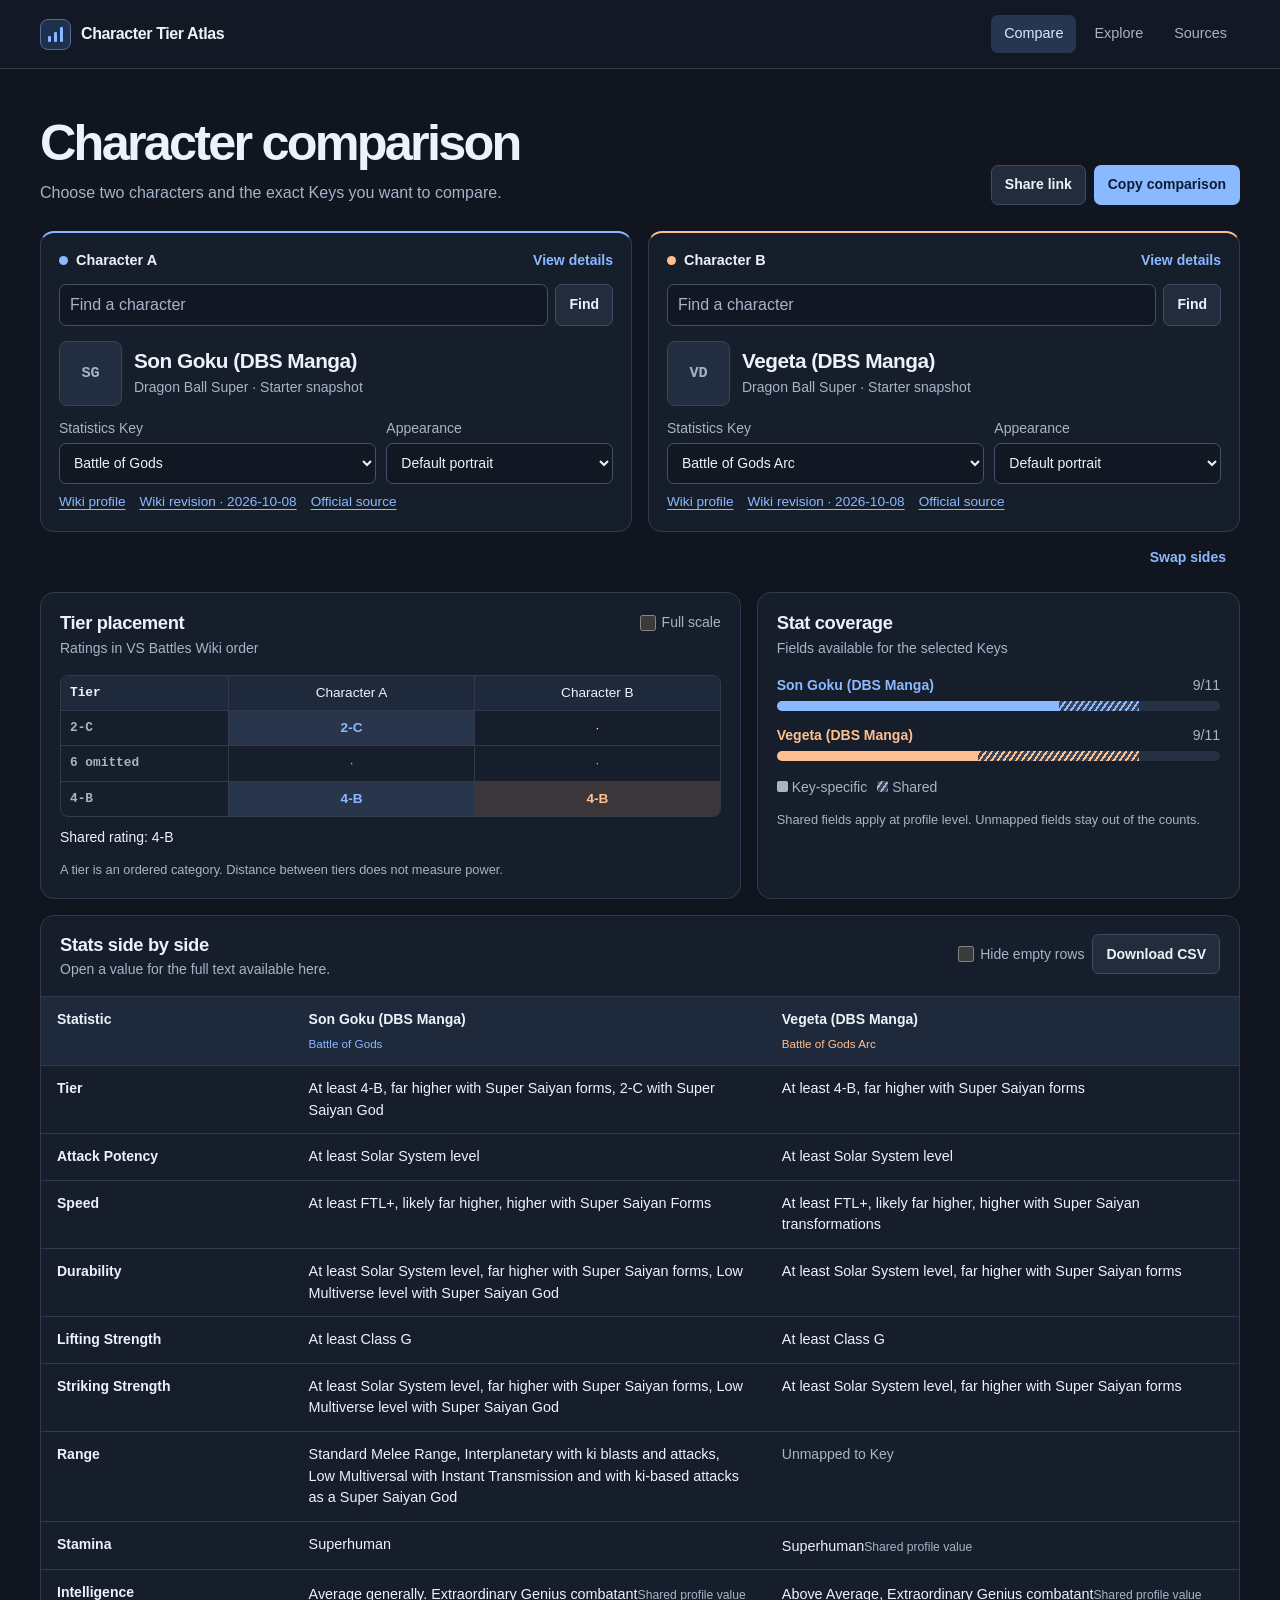
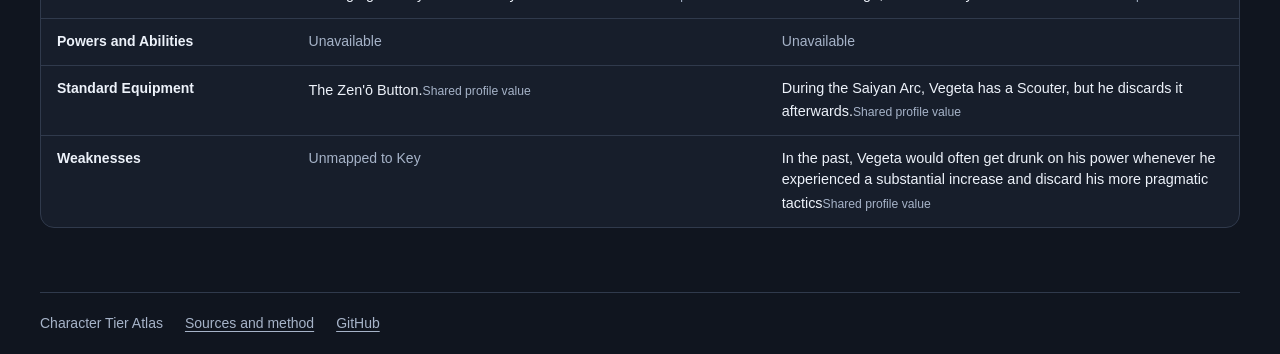
==== index.html @ e76c4cdb "Build Character Tier Atlas comparison site" ====
<!doctype html>
<html lang="en">
<head>
  <meta charset="utf-8">
  <meta name="viewport" content="width=device-width, initial-scale=1">
  <meta name="description" content="Compare exact character versions, read their stats, and trace their ratings to the source.">
  <meta name="theme-color" content="#10151f">
  <title>Character Tier Atlas</title>
  <link rel="stylesheet" href="./src/styles.css">
  <script type="module" src="./src/app.mjs"></script>
</head>
<body>
  <header class="masthead">
    <div class="frame header-inner">
      <a class="brand" href="#compare"><span class="brand-mark" aria-hidden="true"><i></i><i></i><i></i></span>Character Tier Atlas</a>
      <nav aria-label="Main navigation">
        <a href="#compare" data-nav="compare">Compare</a>
        <a href="#explore" data-nav="explore">Explore</a>
        <a href="#sources" data-nav="sources">Sources</a>
      </nav>
    </div>
  </header>
  <main class="frame main">
    <section id="compareView" aria-labelledby="compareTitle">
      <div class="page-heading">
        <div><h1 id="compareTitle">Character comparison</h1><p>Choose two characters and the exact Keys you want to compare.</p></div>
        <div class="actions">
          <button class="button secondary" type="button" id="share">Share link</button>
          <button class="button primary" type="button" id="copyMatch">Copy comparison</button>
        </div>
      </div>
      <div class="selection-grid">
        <section class="panel selection side-a" aria-labelledby="leftLabel">
          <div class="selection-head"><h2 id="leftLabel"><span class="series-dot"></span>Character A</h2><a id="leftDetail" href="#explore" class="quiet-link">View details</a></div>
          <form class="character-search" id="leftSearch" role="search">
            <label class="sr-only" for="leftQuery">Find character A</label>
            <input id="leftQuery" type="search" autocomplete="off" placeholder="Find a character">
            <button type="submit" class="button secondary">Find</button>
            <div id="leftResults" class="search-results" hidden></div>
          </form>
          <div id="leftCard" class="selection-body"></div>
        </section>
        <section class="panel selection side-b" aria-labelledby="rightLabel">
          <div class="selection-head"><h2 id="rightLabel"><span class="series-dot"></span>Character B</h2><a id="rightDetail" href="#explore" class="quiet-link">View details</a></div>
          <form class="character-search" id="rightSearch" role="search">
            <label class="sr-only" for="rightQuery">Find character B</label>
            <input id="rightQuery" type="search" autocomplete="off" placeholder="Find a character">
            <button type="submit" class="button secondary">Find</button>
            <div id="rightResults" class="search-results" hidden></div>
          </form>
          <div id="rightCard" class="selection-body"></div>
        </section>
      </div>
      <div class="selection-toolbar">
        <p id="compareNotice" class="notice" role="status"></p>
        <button type="button" class="button text-button" id="swap">Swap sides</button>
      </div>
      <textarea id="compareManual" class="manual" rows="2" aria-label="Selection to copy" readonly hidden></textarea>
      <div class="analysis-grid">
        <section class="panel analysis-panel" aria-labelledby="tierTitle">
          <div class="panel-heading"><div><h2 id="tierTitle">Tier placement</h2><p>Ratings in VS Battles Wiki order</p></div><label class="check"><input id="showScale" type="checkbox"> Full scale</label></div>
          <div id="tierChart"></div>
          <p id="tierRelationship" class="tier-relationship"></p>
          <p class="chart-note">A tier is an ordered category. Distance between tiers does not measure power.</p>
        </section>
        <section class="panel analysis-panel" aria-labelledby="coverageTitle">
          <div class="panel-heading"><div><h2 id="coverageTitle">Stat coverage</h2><p>Fields available for the selected Keys</p></div></div>
          <div id="coverageChart"></div>
          <p class="chart-note">Shared fields apply at profile level. Unmapped fields stay out of the counts.</p>
        </section>
      </div>
      <section class="panel stats-panel" aria-labelledby="statsTitle">
        <div class="panel-heading"><div><h2 id="statsTitle">Stats side by side</h2><p>Open a value for the full text available here.</p></div><div class="actions"><label class="check"><input id="hideMissing" type="checkbox"> Hide empty rows</label><button id="exportCsv" class="button secondary" type="button">Download CSV</button></div></div>
        <div id="statsTable"></div>
      </section>
    </section>
    <section id="exploreView" aria-labelledby="exploreTitle" hidden>
      <div class="page-heading"><div><h1 id="exploreTitle">Explore characters</h1><p>Search the wiki or look through the profiles in your library.</p></div></div>
      <form id="exploreSearch" class="explore-search" role="search">
        <label for="exploreQuery" class="sr-only">Search characters</label><input id="exploreQuery" type="search" placeholder="Character or franchise" autocomplete="off">
        <button type="submit" class="button primary">Search wiki</button>
      </form>
      <div class="explore-tools">
        <details class="panel filters">
          <summary>Filter library by Key</summary>
          <form id="filterRules">
            <label class="field">Match <select id="filterCombine"><option value="all">All rules (AND)</option><option value="any">Any rule (OR)</option></select></label>
            <div id="rules"></div>
            <div class="actions"><button type="button" class="button secondary" id="addRule">Add rule</button><button type="button" class="button text-button" id="clearRules">Clear rules</button></div>
          </form>
        </details>
        <div class="actions library-actions"><button class="button secondary" type="button" id="importButton">Import backup</button><button class="button text-button" type="button" id="exportLibrary">Export library</button><input type="file" id="importFile" accept="application/json,.json" hidden></div>
      </div>
      <p id="exploreNotice" class="notice" role="status"></p>
      <div id="catalog" class="catalog"></div>
      <div id="catalogPaging" class="actions paging" hidden><button class="button secondary" type="button" id="showMore">Show more</button></div>
    </section>
    <section id="detailView" aria-labelledby="detailTitle" hidden>
      <a href="#explore" class="quiet-link">Back to Explore</a>
      <div id="detailContent"></div>
      <p class="notice" id="detailNotice" role="status"></p>
      <textarea class="manual" id="detailManual" rows="2" aria-label="Selection to copy" readonly hidden></textarea>
    </section>
    <section id="sourcesView" aria-labelledby="sourcesTitle" hidden>
      <div class="page-heading"><div><h1 id="sourcesTitle">Sources and method</h1><p>Check the evidence behind a rating and how Atlas maps it to a Key.</p></div></div>
      <div class="source-grid">
        <article class="panel prose"><h2>VS Battles Wiki</h2><p>Atlas uses its character profiles and tier system. Compare shows the wiki revision when available. Starter profiles contain excerpts. Refresh a profile for the latest text the API exposes.</p><a href="https://vsbattles.fandom.com/wiki/Tiering_System">Read the tier definitions</a><a href="https://vsbattles.fandom.com/wiki/Standard_Format_for_Character_Profiles">Read the profile standard</a><a href="https://creativecommons.org/licenses/by-sa/3.0/">Wiki text license (CC BY-SA 3.0)</a></article>
        <article class="panel prose"><h2>Canon evidence</h2><p>Original works and publisher material can establish what happened in a specific continuity. Atlas links to selected official sources where available.</p><a href="https://en.dragon-ball-official.com/news/01_1574.html">Dragon Ball official manga recap</a><a href="https://www.marvel.com/characters/spider-man-peter-parker/in-comics">Marvel’s Spider-Man profile</a></article>
        <article class="panel prose"><h2>Other community scales</h2><p>Character Stats and Profiles Wiki allows multiple editors’ versions of the same character. Power Scaling Wiki defines its own scale. Read their ratings in the context of each wiki’s rules.</p><a href="https://character-stats-and-profiles.fandom.com/wiki/Rules_and_Guidelines">Character Stats and Profiles Wiki rules</a><a href="https://psbattles.fandom.com/wiki/Tiering_System">Power Scaling Wiki tiers</a></article>
        <article class="panel prose"><h2>Key mapping</h2><p>A Key is the wiki’s named edition, era, or form. Atlas maps parallel columns by position and stat tabs by matching labels. It marks fields shared across Keys and leaves ambiguous fields unmapped. The tier chart shows each explicit rating for a Key.</p><a href="https://vsbattles.fandom.com/wiki/Editing_Rules">Read the wiki’s evidence rules</a></article>
      </div>
      <section class="panel prose classic"><h2>Classic explorer</h2><p>The classic app still handles full roster indexing, incremental updates, and nested rule groups. Export a classic cache there and import it into Atlas to bring your library across.</p><a href="./legacy/">Open classic explorer</a></section>
    </section>
    <noscript>Enable JavaScript to search characters and compare Keys.</noscript>
  </main>
  <footer class="frame site-footer"><span>Character Tier Atlas</span><a href="#sources">Sources and method</a><a href="https://github.com/HVS13/character-tier-atlas">GitHub</a></footer>
</body>
</html>
---- src/styles.css ----
:root {
  color-scheme: dark;
  --bg: #10151f;
  --panel: #171e2b;
  --field: #111824;
  --line: #303a4c;
  --text: #edf2fa;
  --muted: #a6b3c8;
  --blue: #8bb9ff;
  --orange: #ffc090;
  --warn: #ffc090;
  --radius: 14px;
  font-family: 'Inter', 'Segoe UI', sans-serif;
  font-size: 16px;
  line-height: 1.5;
}

*, *::before, *::after { box-sizing: border-box; }
[hidden] { display: none !important; }
body { margin: 0; min-width: 300px; background: var(--bg); color: var(--text); }
button, input, select, textarea { font: inherit; }
button, select, summary { cursor: pointer; }
a { color: var(--blue); text-underline-offset: .2em; }
a:hover { color: #c3dcff; }
:focus-visible { outline: 2px solid var(--blue); outline-offset: 3px; }
h1, h2, h3, p { margin: 0; }
h1, h2, h3 { line-height: 1.15; }
.sr-only { position: absolute; width: 1px; height: 1px; padding: 0; margin: -1px; overflow: hidden; clip-path: inset(50%); white-space: nowrap; }
.frame { width: min(1200px, calc(100% - 64px)); margin-inline: auto; }
.masthead { background: #121925; border-bottom: 1px solid var(--line); }
.header-inner { min-height: 68px; display: flex; align-items: center; justify-content: space-between; gap: 20px; }
.brand { display: inline-flex; align-items: center; gap: 10px; font-weight: 730; letter-spacing: -.025em; color: var(--text); text-decoration: none; white-space: nowrap; }
.brand-mark { width: 31px; height: 31px; border: 1px solid #516c9a; border-radius: 8px; display: flex; align-items: end; justify-content: center; gap: 3px; padding-bottom: 7px; background: #1d304d; }
.brand-mark i { width: 3px; height: 6px; background: var(--blue); border-radius: 1px; }
.brand-mark i:nth-child(2) { height: 10px; }
.brand-mark i:nth-child(3) { height: 15px; }
nav { display: flex; gap: 5px; }
nav a { padding: 8px 13px; font-size: .9rem; color: var(--muted); text-decoration: none; border-radius: 7px; }
nav a[aria-current], nav a:hover { background: #263650; color: #d9e8ff; }
.main { padding-block: 45px 64px; min-height: calc(100vh - 146px); }
.page-heading { display: flex; justify-content: space-between; align-items: end; flex-wrap: wrap; gap: 18px; margin-bottom: 26px; }
.page-heading h1, .detail-head h1 { font-size: clamp(2rem, 4vw, 3.15rem); letter-spacing: -.055em; font-weight: 730; }
.page-heading p { margin-top: 9px; color: var(--muted); }
.actions { display: flex; flex-wrap: wrap; align-items: center; gap: 8px; }
.button { display: inline-flex; align-items: center; justify-content: center; border: 1px solid transparent; border-radius: 7px; min-height: 40px; padding: 8px 13px; font-size: .875rem; font-weight: 650; text-decoration: none; white-space: nowrap; }
.primary { color: #0d1c34; background: var(--blue); }
.primary:hover { color: #0d1c34; background: #b3d1ff; }
.secondary { color: var(--text); background: #222c3c; border-color: #3f4c62; }
.secondary:hover { color: var(--text); background: #2d3a50; }
.text-button { color: var(--blue); background: transparent; }
.text-button:hover { background: #223149; }
.button:disabled { opacity: .48; cursor: default; }
.panel { background: var(--panel); border: 1px solid var(--line); border-radius: var(--radius); min-width: 0; }
.selection-grid, .source-grid { display: grid; grid-template-columns: repeat(2, minmax(0, 1fr)); gap: 16px; }
.side-a { --series: var(--blue); }
.side-b { --series: var(--orange); }
.selection { padding: 17px 18px 19px; border-top: 2px solid var(--series); }
.selection-head, .panel-heading, .selection-toolbar, .explore-tools { display: flex; align-items: center; justify-content: space-between; gap: 10px; }
.selection-head h2 { font-size: .9rem; font-weight: 650; display: flex; align-items: center; gap: 8px; }
.series-dot { display: inline-block; flex: none; width: 9px; height: 9px; border-radius: 50%; background: var(--series); }
.quiet-link { color: var(--blue); font-size: .875rem; font-weight: 550; text-decoration: none; }
.quiet-link:hover { text-decoration: underline; }
.character-search { position: relative; margin-top: 13px; display: flex; gap: 7px; }
input[type='search'], input[type='text'], select, textarea { min-width: 0; width: 100%; background: var(--field); color: var(--text); border: 1px solid #42506a; border-radius: 7px; padding: 8px 10px; }
input::placeholder { color: var(--muted); }
.search-results { position: absolute; z-index: 2; inset: calc(100% + 5px) 0 auto; border: 1px solid #516382; border-radius: 9px; background: #192435; box-shadow: 0 10px 24px #080c1480; overflow: auto; max-height: 270px; }
.search-results p { padding: 11px; color: var(--muted); }
.search-results button { display: block; width: 100%; background: none; border: 0; border-bottom: 1px solid var(--line); color: var(--text); padding: 9px 12px; text-align: left; }
.search-results button:hover, .search-results button:focus-visible { background: #2a3a55; }
.selection-body { min-height: 150px; margin-top: 15px; }
.identity { display: flex; align-items: center; gap: 12px; min-width: 0; }
.portrait { display: grid; place-items: center; flex: none; width: 63px; height: 65px; background: #222d40; border: 1px solid #36445c; border-radius: 8px; overflow: hidden; color: var(--muted); font: 650 .95rem ui-monospace, monospace; }
.portrait img { width: 100%; height: 100%; object-fit: contain; grid-area: 1 / 1; }
.portrait span { grid-area: 1 / 1; }
.identity h3 { font-size: clamp(1rem, 2.4vw, 1.3rem); letter-spacing: -.025em; overflow-wrap: anywhere; }
.meta { color: var(--muted); font-size: .875rem; }
.identity .meta { margin-top: 4px; }
.selection-fields { display: grid; grid-template-columns: minmax(0, 1.4fr) minmax(0, 1fr); gap: 10px; margin-top: 12px; }
.field { display: grid; align-content: start; gap: 4px; color: var(--muted); font-size: .875rem; }
.field select { min-height: 41px; }
.field option { color: var(--text); }
.selection-toolbar { min-height: 51px; margin-bottom: 9px; }
.notice { font-size: .875rem; color: var(--muted); }
.notice[data-error='true'] { color: var(--warn); }
.manual { margin: 0 0 14px; }
.analysis-grid { display: grid; grid-template-columns: minmax(0, 1.45fr) minmax(0, 1fr); gap: 16px; }
.analysis-panel, .prose { padding: 19px; }
.panel-heading { align-items: start; flex-wrap: wrap; margin-bottom: 16px; }
.panel-heading h2, .prose h2, .filters summary { font-size: 1.15rem; font-weight: 700; letter-spacing: -.02em; }
.panel-heading p { margin-top: 4px; color: var(--muted); font-size: .875rem; }
.check { display: inline-flex; align-items: center; gap: 6px; color: var(--muted); font-size: .875rem; cursor: pointer; }
.check input { margin: 0; width: 16px; height: 16px; accent-color: var(--blue); }
.tier-grid { display: grid; grid-template-columns: minmax(72px, .68fr) minmax(0, 1fr) minmax(0, 1fr); border: 1px solid var(--line); border-radius: 8px; overflow: hidden; font-size: .85rem; }
.tier-grid > div { display: contents; }
.tier-grid span { min-width: 0; padding: 7px 9px; border-bottom: 1px solid var(--line); text-align: center; overflow-wrap: anywhere; }
.tier-grid span:nth-child(1) { text-align: left; font: 600 .8rem/1.5 ui-monospace, monospace; color: var(--muted); }
.tier-grid span + span { border-left: 1px solid var(--line); }
.tier-grid > div:first-child span { color: var(--text); background: #1e293b; }
.tier-grid > div:last-child span { border-bottom: 0; }
.tier-grid .placed { color: var(--series); font-weight: 700; background: color-mix(in srgb, var(--series) 15%, var(--panel)); }
.tier-grid .gap span { color: var(--muted); }
.tier-grid.full { max-height: 370px; overflow-y: auto; }
.tier-grid.full > div:first-child span { position: sticky; top: 0; }
.chart-note { color: var(--muted); font-size: .8rem; margin-top: 12px; }
.tier-relationship { font-size: .875rem; margin-top: 10px; }
.tier-relationship:empty { display: none; }
.coverage { display: grid; gap: 14px; }
.coverage-label, .coverage-legend { display: flex; justify-content: space-between; align-items: center; gap: 10px; color: var(--muted); font-size: .875rem; }
.coverage-label strong { color: var(--series); }
.coverage-track { height: 10px; margin-top: 5px; display: flex; overflow: hidden; border-radius: 6px; background: #263143; }
.coverage-track span { display: block; background: var(--series); }
.coverage-track span + span { background: repeating-linear-gradient(-55deg, var(--series), var(--series) 2px, #374458 2px, #374458 5px); }
.coverage-legend { justify-content: start; flex-wrap: wrap; margin-top: 2px; }
.coverage-legend i { display: inline-block; width: 11px; height: 11px; margin-right: 4px; background: var(--muted); border-radius: 2px; }
.coverage-legend .shared-swatch { background: repeating-linear-gradient(-55deg, var(--muted), var(--muted) 2px, #374458 2px, #374458 5px); }
.stats-panel { margin-top: 16px; overflow: hidden; }
.stats-panel > .panel-heading { padding: 18px 19px 0; }
.stats-table { width: 100%; border-collapse: collapse; table-layout: fixed; }
.stats-table th, .stats-table td { vertical-align: top; text-align: left; padding: 12px 16px; border-top: 1px solid var(--line); overflow-wrap: anywhere; }
.stats-table thead { background: #1e293b; }
.stats-table th:first-child { width: 21%; }
.stats-table th { font-size: .875rem; font-weight: 650; }
.stats-table th small { display: block; margin-top: 5px; color: var(--series, var(--muted)); font-weight: 500; }
.stats-table td { font-size: .9rem; }
.stat-value summary { cursor: pointer; color: var(--text); }
.stat-value p { margin: 7px 0 0; color: var(--muted); }
.scope { display: inline-block; color: var(--muted); font-size: .76rem; margin-top: 4px; }
.empty { padding: 14px; background: var(--field); border-radius: 7px; color: var(--muted); font-size: .9rem; }
.explore-search { display: flex; gap: 8px; max-width: 690px; margin-bottom: 16px; }
.explore-tools { align-items: start; margin-bottom: 16px; }
.filters { flex: 1; padding: 11px 14px; max-width: 690px; }
.filters summary { font-size: .95rem; }
.filters form { display: grid; gap: 10px; margin-top: 12px; }
.filters form > label { max-width: 235px; }
.rule { display: grid; grid-template-columns: minmax(0, 1fr) minmax(0, 2fr) auto; gap: 6px; margin-bottom: 7px; }
.library-actions { justify-content: end; }
.catalog { display: grid; grid-template-columns: repeat(auto-fill, minmax(240px, 1fr)); gap: 13px; margin-top: 12px; }
.catalog-card { padding: 13px; display: grid; align-content: space-between; gap: 12px; }
.catalog-card h3 { font-size: 1rem; }
.catalog-card .portrait { width: 51px; height: 55px; }
.catalog-card .actions .button { min-height: 36px; padding: 6px 9px; }
.paging { justify-content: center; margin-top: 15px; }
.detail-head { display: flex; gap: 15px; align-items: center; margin: 20px 0; }
.detail-head .portrait { width: 89px; height: 92px; }
.detail-actions { margin: 12px 0; }
.detail-grid { display: grid; grid-template-columns: minmax(0, 1.4fr) minmax(0, 1fr); gap: 14px; }
.detail-versions { margin-top: 14px; }
.detail-versions .actions { margin-top: 13px; }
.tags { display: flex; flex-wrap: wrap; gap: 6px; margin-top: 12px; }
.tags span { background: #27354b; border-radius: 5px; color: #d2e2ff; padding: 2px 7px; font-size: .8rem; }
.evidence-links { display: flex; flex-wrap: wrap; gap: 6px 14px; margin-top: 8px; font-size: .85rem; }
.prose p { margin: 9px 0; color: var(--muted); }
.prose > a { display: block; margin-top: 7px; }
.classic { margin-top: 15px; }
.site-footer { border-top: 1px solid var(--line); display: flex; flex-wrap: wrap; gap: 12px 22px; color: var(--muted); padding-block: 20px; font-size: .875rem; }
.site-footer a { color: var(--muted); }

@media (max-width: 850px) {
  .frame { width: calc(100% - 36px); }
  .selection-fields { grid-template-columns: 1fr; }
  .analysis-grid { grid-template-columns: 1fr; }
}
@media (max-width: 590px) {
  .frame { width: calc(100% - 26px); }
  .header-inner { min-height: auto; gap: 4px; align-items: start; flex-direction: column; padding-block: 11px 6px; }
  nav a { padding: 7px 11px; }
  .main { padding-block: 27px 38px; }
  .page-heading { margin-bottom: 19px; }
  .selection-grid, .source-grid, .detail-grid { grid-template-columns: 1fr; gap: 11px; }
  .selection { padding: 12px; }
  .selection-body { min-height: 0; }
  .selection-fields { grid-template-columns: minmax(0, 1.3fr) minmax(0, 1fr); }
  .selection-toolbar { min-height: 44px; }
  .analysis-panel, .prose { padding: 13px; }
  .stats-panel > .panel-heading { padding: 13px 12px 0; }
  .stats-table th, .stats-table td { padding: 8px 6px; }
  .stats-table th:first-child { width: 27%; }
  .stats-table td, .stats-table th { font-size: .8rem; }
  .explore-tools { flex-wrap: wrap; }
  .filters { flex-basis: 100%; }
  .catalog { grid-template-columns: 1fr; }
}
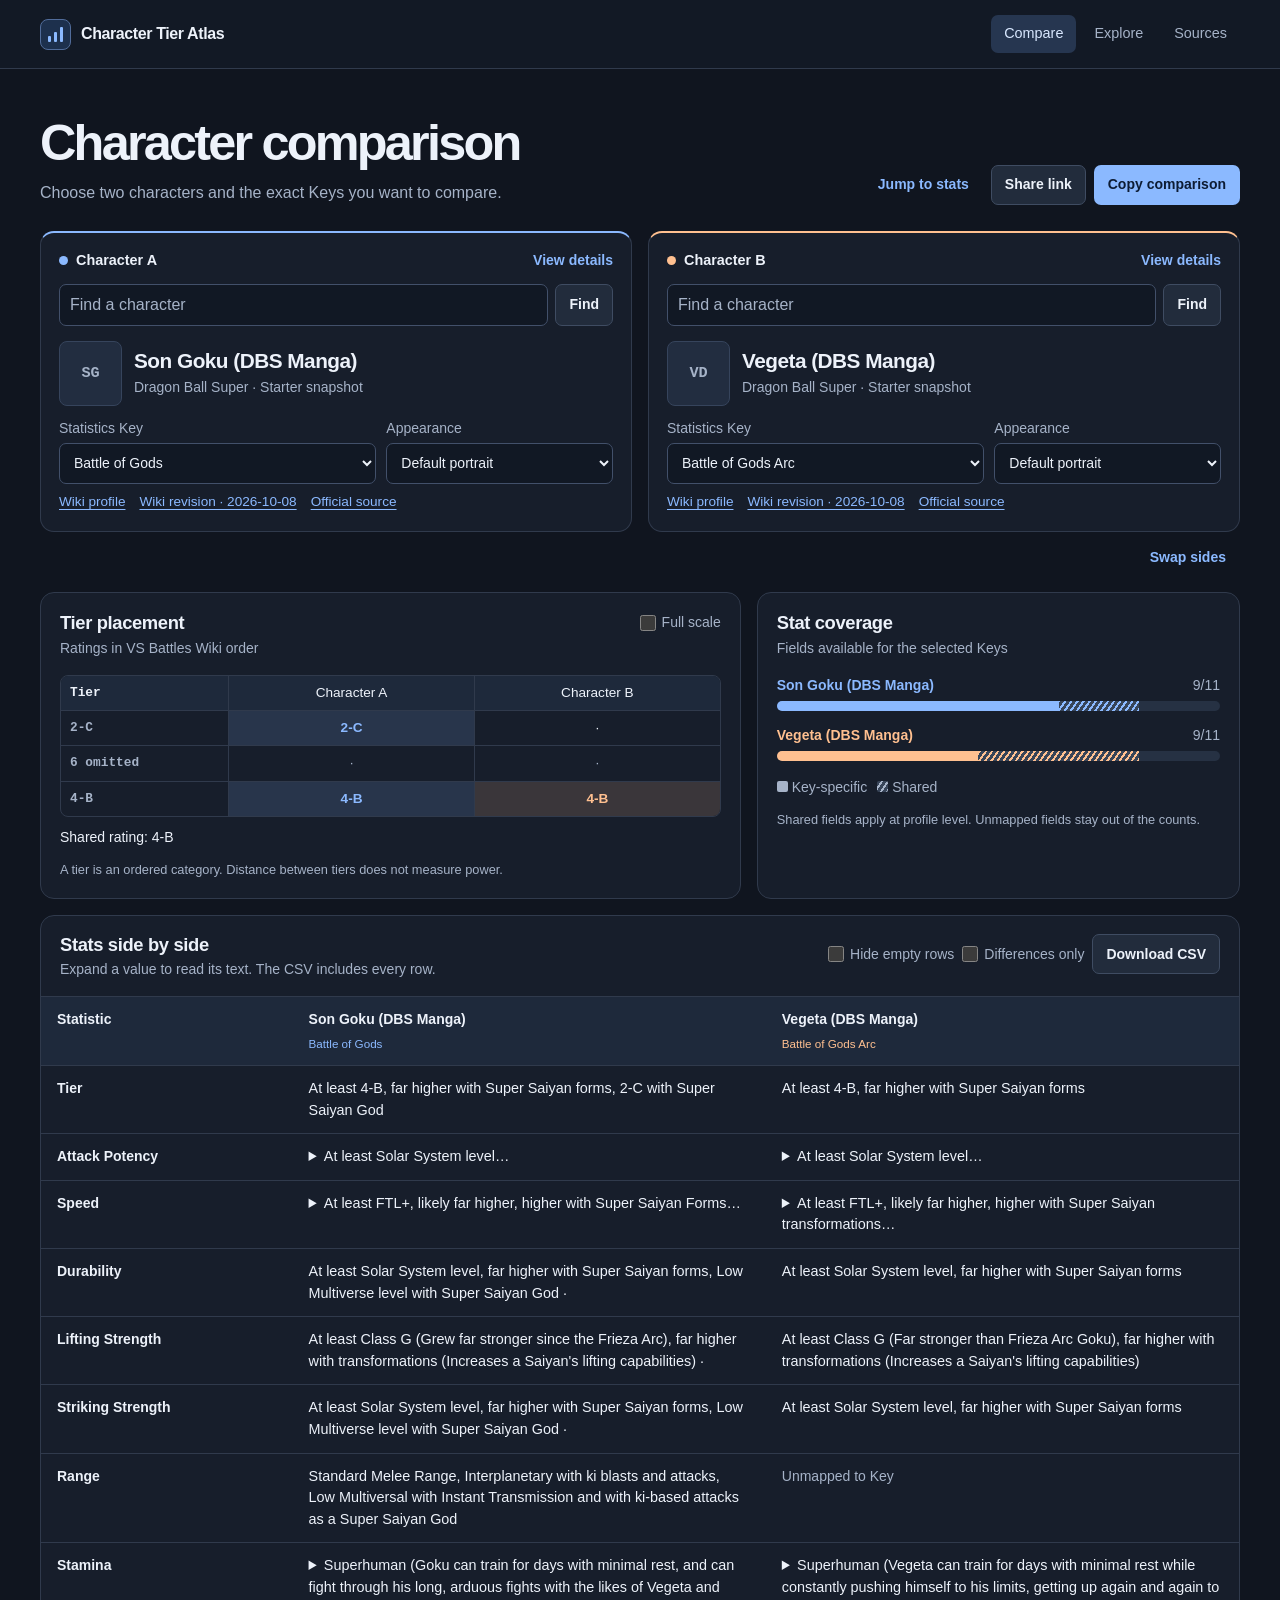
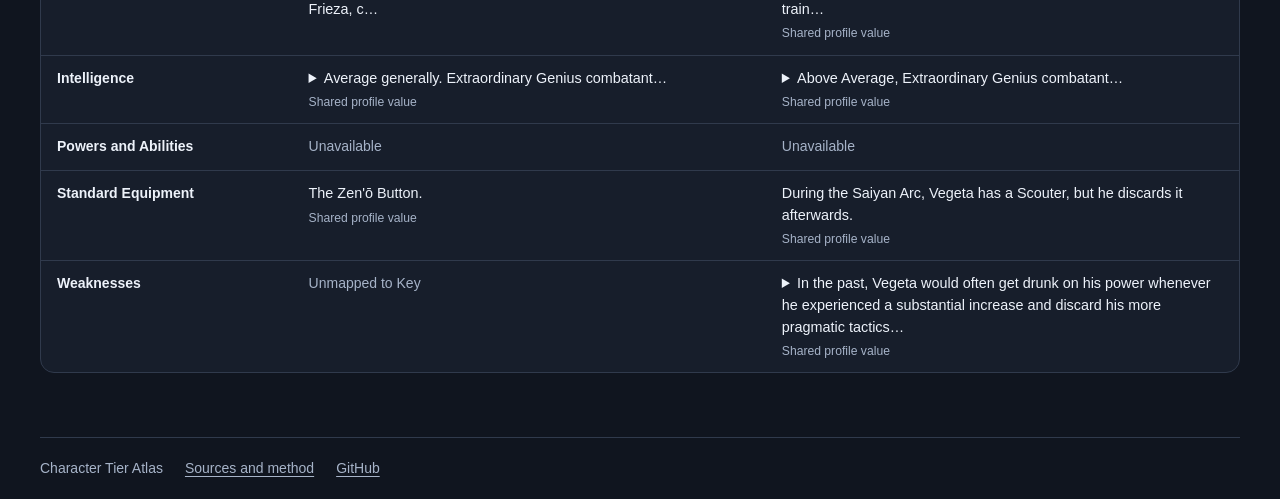
==== commit c240bb3d: "Fix comparison accuracy and improve research workflows" ====
--- a/index.html
+++ b/index.html
@@ -25,8 +25,9 @@
       <div class="page-heading">
         <div><h1 id="compareTitle">Character comparison</h1><p>Choose two characters and the exact Keys you want to compare.</p></div>
         <div class="actions">
-          <button class="button secondary" type="button" id="share">Share link</button>
-          <button class="button primary" type="button" id="copyMatch">Copy comparison</button>
+          <button class="button text-button" type="button" id="jumpStats" disabled>Jump to stats</button>
+          <button class="button secondary" type="button" id="share" disabled>Share link</button>
+          <button class="button primary" type="button" id="copyMatch" disabled>Copy comparison</button>
         </div>
       </div>
       <div class="selection-grid">
@@ -70,7 +71,7 @@
         </section>
       </div>
       <section class="panel stats-panel" aria-labelledby="statsTitle">
-        <div class="panel-heading"><div><h2 id="statsTitle">Stats side by side</h2><p>Open a value for the full text available here.</p></div><div class="actions"><label class="check"><input id="hideMissing" type="checkbox"> Hide empty rows</label><button id="exportCsv" class="button secondary" type="button">Download CSV</button></div></div>
+        <div class="panel-heading"><div><h2 id="statsTitle" tabindex="-1">Stats side by side</h2><p>Expand a value to read its text. The CSV includes every row.</p></div><div class="actions"><label class="check"><input id="hideMissing" type="checkbox"> Hide empty rows</label><label class="check"><input id="differencesOnly" type="checkbox"> Differences only</label><button id="exportCsv" class="button secondary" type="button">Download CSV</button></div></div>
         <div id="statsTable"></div>
       </section>
     </section>
@@ -92,6 +93,7 @@
         <div class="actions library-actions"><button class="button secondary" type="button" id="importButton">Import backup</button><button class="button text-button" type="button" id="exportLibrary">Export library</button><input type="file" id="importFile" accept="application/json,.json" hidden></div>
       </div>
       <p id="exploreNotice" class="notice" role="status"></p>
+      <p id="filterCoverage" class="notice" role="status" hidden></p>
       <div id="catalog" class="catalog"></div>
       <div id="catalogPaging" class="actions paging" hidden><button class="button secondary" type="button" id="showMore">Show more</button></div>
     </section>
@@ -104,10 +106,10 @@
     <section id="sourcesView" aria-labelledby="sourcesTitle" hidden>
       <div class="page-heading"><div><h1 id="sourcesTitle">Sources and method</h1><p>Check the evidence behind a rating and how Atlas maps it to a Key.</p></div></div>
       <div class="source-grid">
-        <article class="panel prose"><h2>VS Battles Wiki</h2><p>Atlas uses its character profiles and tier system. Compare shows the wiki revision when available. Starter profiles contain excerpts. Refresh a profile for the latest text the API exposes.</p><a href="https://vsbattles.fandom.com/wiki/Tiering_System">Read the tier definitions</a><a href="https://vsbattles.fandom.com/wiki/Standard_Format_for_Character_Profiles">Read the profile standard</a><a href="https://creativecommons.org/licenses/by-sa/3.0/">Wiki text license (CC BY-SA 3.0)</a></article>
+        <article class="panel prose"><h2>VS Battles Wiki</h2><p>Atlas uses its character profiles and tier system. Share links preserve the wiki revision when available. Refresh a profile for the current revision.</p><a href="https://vsbattles.fandom.com/wiki/Tiering_System">Read the tier definitions</a><a href="https://vsbattles.fandom.com/wiki/Standard_Format_for_Character_Profiles">Read the profile standard</a><a href="https://creativecommons.org/licenses/by-sa/3.0/">Wiki text license (CC BY-SA 3.0)</a></article>
         <article class="panel prose"><h2>Canon evidence</h2><p>Original works and publisher material can establish what happened in a specific continuity. Atlas links to selected official sources where available.</p><a href="https://en.dragon-ball-official.com/news/01_1574.html">Dragon Ball official manga recap</a><a href="https://www.marvel.com/characters/spider-man-peter-parker/in-comics">Marvel’s Spider-Man profile</a></article>
         <article class="panel prose"><h2>Other community scales</h2><p>Character Stats and Profiles Wiki allows multiple editors’ versions of the same character. Power Scaling Wiki defines its own scale. Read their ratings in the context of each wiki’s rules.</p><a href="https://character-stats-and-profiles.fandom.com/wiki/Rules_and_Guidelines">Character Stats and Profiles Wiki rules</a><a href="https://psbattles.fandom.com/wiki/Tiering_System">Power Scaling Wiki tiers</a></article>
-        <article class="panel prose"><h2>Key mapping</h2><p>A Key is the wiki’s named edition, era, or form. Atlas maps parallel columns by position and stat tabs by matching labels. It marks fields shared across Keys and leaves ambiguous fields unmapped. The tier chart shows each explicit rating for a Key.</p><a href="https://vsbattles.fandom.com/wiki/Editing_Rules">Read the wiki’s evidence rules</a></article>
+        <article class="panel prose"><h2>Key mapping</h2><p>A Key is the wiki’s named edition, era, or form. Atlas maps parallel columns by position. It uses exact tab labels and confirmed aliases in complete, ordered tab sets. It marks shared fields and leaves uncertain fields unmapped.</p><a href="https://vsbattles.fandom.com/wiki/Editing_Rules">Read the wiki’s evidence rules</a></article>
       </div>
       <section class="panel prose classic"><h2>Classic explorer</h2><p>The classic app still handles full roster indexing, incremental updates, and nested rule groups. Export a classic cache there and import it into Atlas to bring your library across.</p><a href="./legacy/">Open classic explorer</a></section>
     </section>
--- a/src/styles.css
+++ b/src/styles.css
@@ -72,6 +72,7 @@
 .portrait { display: grid; place-items: center; flex: none; width: 63px; height: 65px; background: #222d40; border: 1px solid #36445c; border-radius: 8px; overflow: hidden; color: var(--muted); font: 650 .95rem ui-monospace, monospace; }
 .portrait img { width: 100%; height: 100%; object-fit: contain; grid-area: 1 / 1; }
 .portrait span { grid-area: 1 / 1; }
+.portrait:has(img) span { visibility: hidden; }
 .identity h3 { font-size: clamp(1rem, 2.4vw, 1.3rem); letter-spacing: -.025em; overflow-wrap: anywhere; }
 .meta { color: var(--muted); font-size: .875rem; }
 .identity .meta { margin-top: 4px; }
@@ -115,6 +116,7 @@
 .coverage-legend .shared-swatch { background: repeating-linear-gradient(-55deg, var(--muted), var(--muted) 2px, #374458 2px, #374458 5px); }
 .stats-panel { margin-top: 16px; overflow: hidden; }
 .stats-panel > .panel-heading { padding: 18px 19px 0; }
+#statsTitle { scroll-margin-top: 12px; }
 .stats-table { width: 100%; border-collapse: collapse; table-layout: fixed; }
 .stats-table th, .stats-table td { vertical-align: top; text-align: left; padding: 12px 16px; border-top: 1px solid var(--line); overflow-wrap: anywhere; }
 .stats-table thead { background: #1e293b; }
@@ -124,10 +126,11 @@
 .stats-table td { font-size: .9rem; }
 .stat-value summary { cursor: pointer; color: var(--text); }
 .stat-value p { margin: 7px 0 0; color: var(--muted); }
-.scope { display: inline-block; color: var(--muted); font-size: .76rem; margin-top: 4px; }
+.scope { display: block; color: var(--muted); font-size: .76rem; margin-top: 4px; }
 .empty { padding: 14px; background: var(--field); border-radius: 7px; color: var(--muted); font-size: .9rem; }
 .explore-search { display: flex; gap: 8px; max-width: 690px; margin-bottom: 16px; }
 .explore-tools { align-items: start; margin-bottom: 16px; }
+#filterCoverage { margin-top: 5px; }
 .filters { flex: 1; padding: 11px 14px; max-width: 690px; }
 .filters summary { font-size: .95rem; }
 .filters form { display: grid; gap: 10px; margin-top: 12px; }
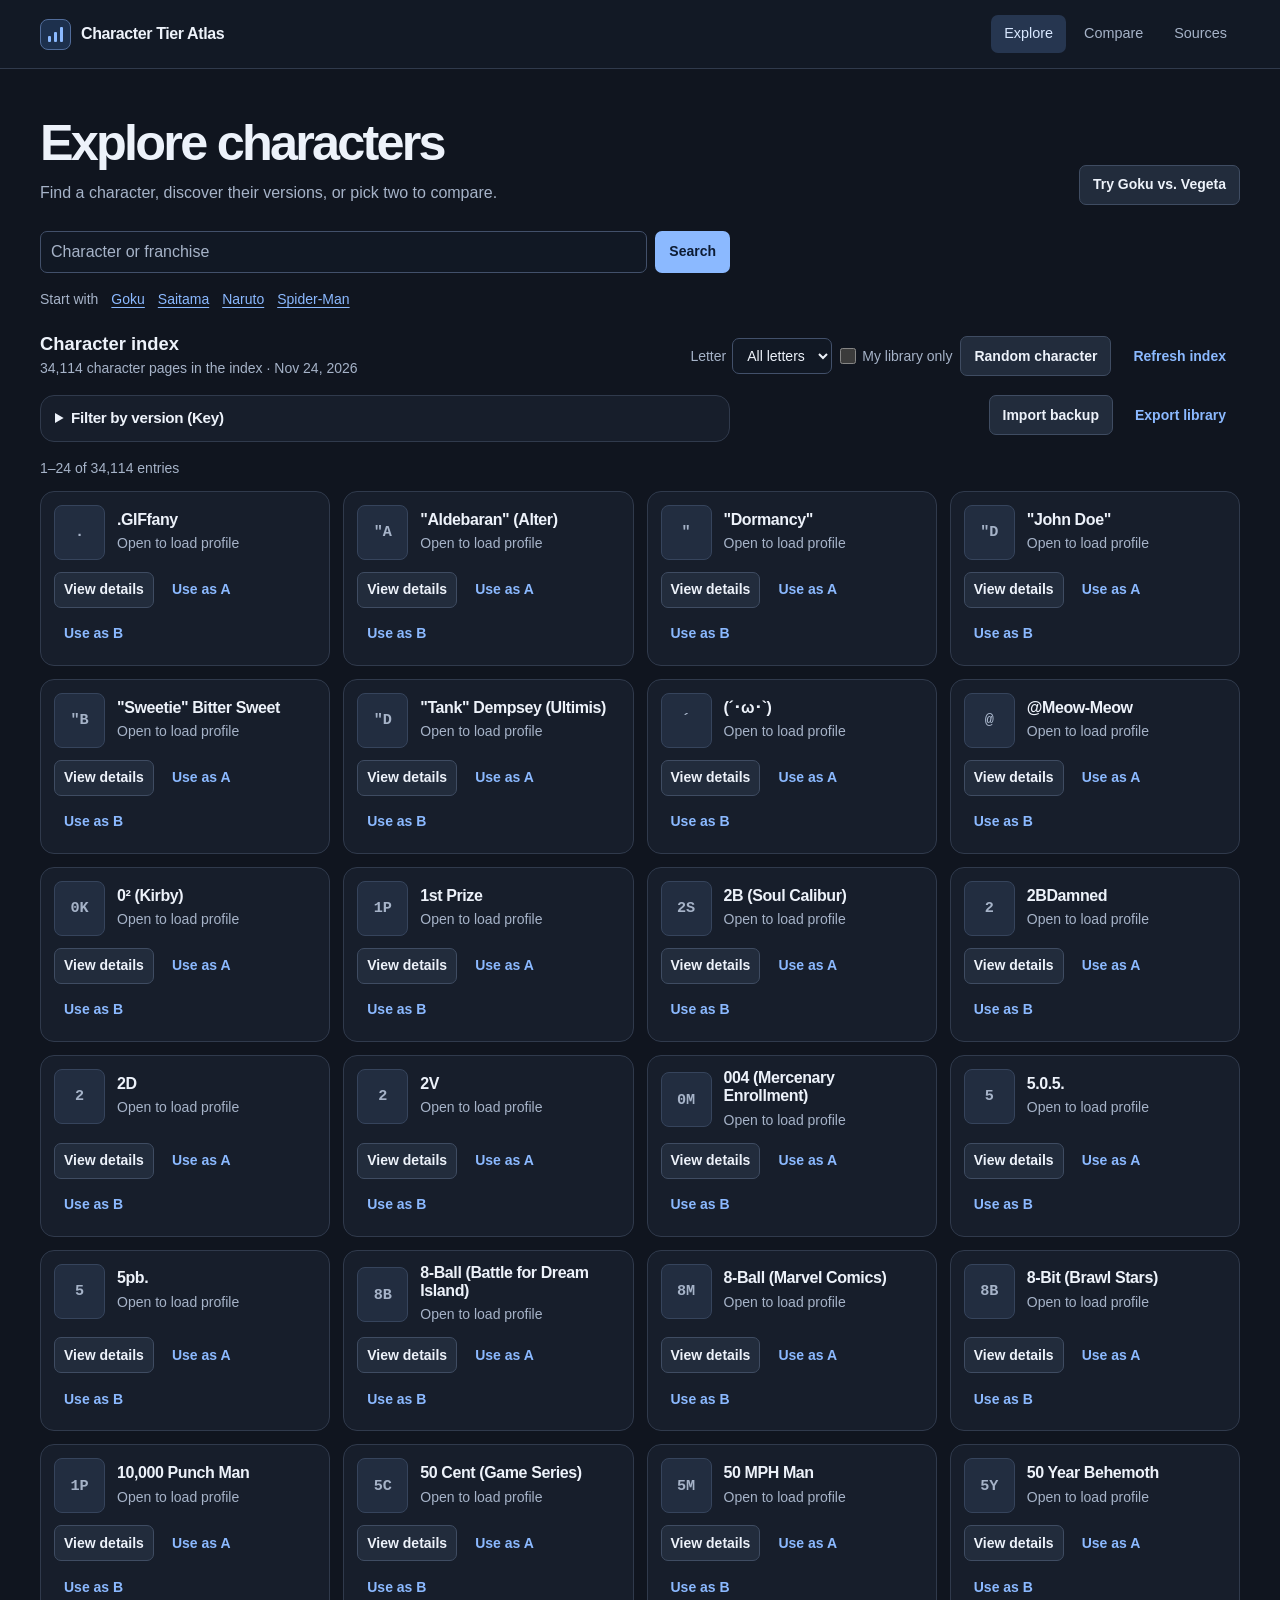
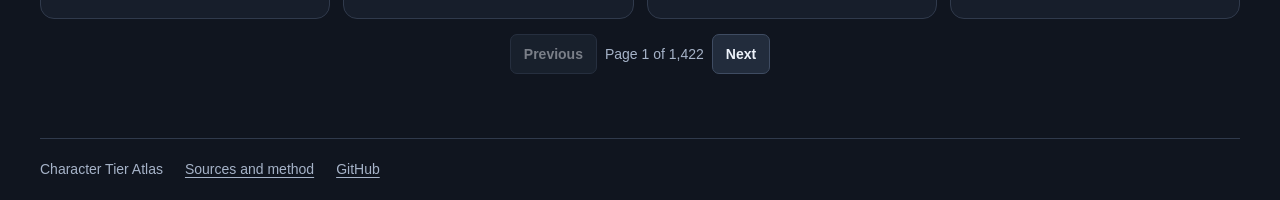
==== commit 268e443d: "Restore the full character index and welcome new explorers" ====
--- a/index.html
+++ b/index.html
@@ -6,24 +6,24 @@
   <meta name="description" content="Compare exact character versions, read their stats, and trace their ratings to the source.">
   <meta name="theme-color" content="#10151f">
   <title>Character Tier Atlas</title>
-  <link rel="stylesheet" href="./src/styles.css">
-  <script type="module" src="./src/app.mjs"></script>
+  <link rel="stylesheet" href="./src/styles.css?v=3">
+  <script type="module" src="./src/app.mjs?v=3"></script>
 </head>
 <body>
   <header class="masthead">
     <div class="frame header-inner">
-      <a class="brand" href="#compare"><span class="brand-mark" aria-hidden="true"><i></i><i></i><i></i></span>Character Tier Atlas</a>
+      <a class="brand" href="#explore"><span class="brand-mark" aria-hidden="true"><i></i><i></i><i></i></span>Character Tier Atlas</a>
       <nav aria-label="Main navigation">
+        <a href="#explore" data-nav="explore">Explore</a>
         <a href="#compare" data-nav="compare">Compare</a>
-        <a href="#explore" data-nav="explore">Explore</a>
         <a href="#sources" data-nav="sources">Sources</a>
       </nav>
     </div>
   </header>
   <main class="frame main">
-    <section id="compareView" aria-labelledby="compareTitle">
+    <section id="compareView" aria-labelledby="compareTitle" hidden>
       <div class="page-heading">
-        <div><h1 id="compareTitle">Character comparison</h1><p>Choose two characters and the exact Keys you want to compare.</p></div>
+        <div><h1 id="compareTitle">Character comparison</h1><p>Choose two characters and the exact Keys you want to compare.</p><a class="quiet-link" href="#explore">Browse the full character index</a></div>
         <div class="actions">
           <button class="button text-button" type="button" id="jumpStats" disabled>Jump to stats</button>
           <button class="button secondary" type="button" id="share" disabled>Share link</button>
@@ -75,15 +75,21 @@
         <div id="statsTable"></div>
       </section>
     </section>
-    <section id="exploreView" aria-labelledby="exploreTitle" hidden>
-      <div class="page-heading"><div><h1 id="exploreTitle">Explore characters</h1><p>Search the wiki or look through the profiles in your library.</p></div></div>
+    <section id="exploreView" aria-labelledby="exploreTitle">
+      <div class="page-heading"><div><h1 id="exploreTitle">Explore characters</h1><p>Find a character, discover their versions, or pick two to compare.</p></div><a class="button secondary" href="#compare?a=2443507&amp;b=3424600">Try Goku vs. Vegeta</a></div>
       <form id="exploreSearch" class="explore-search" role="search">
         <label for="exploreQuery" class="sr-only">Search characters</label><input id="exploreQuery" type="search" placeholder="Character or franchise" autocomplete="off">
-        <button type="submit" class="button primary">Search wiki</button>
+        <button type="submit" class="button primary">Search</button>
       </form>
+      <div class="discovery-links" aria-label="Starter profiles"><span>Start with</span><a href="#detail?id=2443507">Goku</a><a href="#detail?id=11706">Saitama</a><a href="#detail?id=1736168">Naruto</a><a href="#detail?id=2169">Spider-Man</a></div>
+      <div class="directory-toolbar">
+        <div><h2 id="directoryTitle">Character index</h2><p id="directoryStatus" class="notice" role="status">Loading the full character index…</p></div>
+        <div class="actions"><label class="directory-letter">Letter <select id="indexLetter"><option value="">All letters</option></select></label><label class="check"><input id="libraryOnly" type="checkbox"> My library only</label><button type="button" class="button secondary" id="randomCharacter" disabled>Random character</button><button type="button" class="button text-button" id="refreshIndex">Refresh index</button></div>
+      </div>
       <div class="explore-tools">
         <details class="panel filters">
-          <summary>Filter library by Key</summary>
+          <summary>Filter by version (Key)</summary>
+          <p class="meta">A Key is a wiki name for a version, era, or form. These filters use profiles whose stats you’ve loaded.</p>
           <form id="filterRules">
             <label class="field">Match <select id="filterCombine"><option value="all">All rules (AND)</option><option value="any">Any rule (OR)</option></select></label>
             <div id="rules"></div>
@@ -94,8 +100,9 @@
       </div>
       <p id="exploreNotice" class="notice" role="status"></p>
       <p id="filterCoverage" class="notice" role="status" hidden></p>
-      <div id="catalog" class="catalog"></div>
-      <div id="catalogPaging" class="actions paging" hidden><button class="button secondary" type="button" id="showMore">Show more</button></div>
+      <p id="catalogCount" class="meta" tabindex="-1"></p>
+      <div id="catalog" class="catalog" aria-labelledby="directoryTitle"></div>
+      <nav id="catalogPaging" class="actions paging" aria-label="Character index pages" hidden><button class="button secondary" type="button" id="previousPage">Previous</button><span class="meta" id="catalogPage" role="status"></span><button class="button secondary" type="button" id="nextPage">Next</button></nav>
     </section>
     <section id="detailView" aria-labelledby="detailTitle" hidden>
       <a href="#explore" class="quiet-link">Back to Explore</a>
@@ -111,7 +118,7 @@
         <article class="panel prose"><h2>Other community scales</h2><p>Character Stats and Profiles Wiki allows multiple editors’ versions of the same character. Power Scaling Wiki defines its own scale. Read their ratings in the context of each wiki’s rules.</p><a href="https://character-stats-and-profiles.fandom.com/wiki/Rules_and_Guidelines">Character Stats and Profiles Wiki rules</a><a href="https://psbattles.fandom.com/wiki/Tiering_System">Power Scaling Wiki tiers</a></article>
         <article class="panel prose"><h2>Key mapping</h2><p>A Key is the wiki’s named edition, era, or form. Atlas maps parallel columns by position. It uses exact tab labels and confirmed aliases in complete, ordered tab sets. It marks shared fields and leaves uncertain fields unmapped.</p><a href="https://vsbattles.fandom.com/wiki/Editing_Rules">Read the wiki’s evidence rules</a></article>
       </div>
-      <section class="panel prose classic"><h2>Classic explorer</h2><p>The classic app still handles full roster indexing, incremental updates, and nested rule groups. Export a classic cache there and import it into Atlas to bring your library across.</p><a href="./legacy/">Open classic explorer</a></section>
+      <section class="panel prose classic"><h2>Classic explorer</h2><p>Use the classic app for incremental wiki updates and nested rule groups. Export a classic cache there and import it into Atlas to bring your library across.</p><a href="./legacy/">Open classic explorer</a></section>
     </section>
     <noscript>Enable JavaScript to search characters and compare Keys.</noscript>
   </main>
--- a/src/styles.css
+++ b/src/styles.css
@@ -41,6 +41,7 @@
 .page-heading { display: flex; justify-content: space-between; align-items: end; flex-wrap: wrap; gap: 18px; margin-bottom: 26px; }
 .page-heading h1, .detail-head h1 { font-size: clamp(2rem, 4vw, 3.15rem); letter-spacing: -.055em; font-weight: 730; }
 .page-heading p { margin-top: 9px; color: var(--muted); }
+.page-heading .quiet-link { display: inline-block; margin-top: 7px; }
 .actions { display: flex; flex-wrap: wrap; align-items: center; gap: 8px; }
 .button { display: inline-flex; align-items: center; justify-content: center; border: 1px solid transparent; border-radius: 7px; min-height: 40px; padding: 8px 13px; font-size: .875rem; font-weight: 650; text-decoration: none; white-space: nowrap; }
 .primary { color: #0d1c34; background: var(--blue); }
@@ -129,10 +130,16 @@
 .scope { display: block; color: var(--muted); font-size: .76rem; margin-top: 4px; }
 .empty { padding: 14px; background: var(--field); border-radius: 7px; color: var(--muted); font-size: .9rem; }
 .explore-search { display: flex; gap: 8px; max-width: 690px; margin-bottom: 16px; }
+.discovery-links { display: flex; align-items: center; flex-wrap: wrap; gap: 5px 13px; margin: 0 0 23px; color: var(--muted); font-size: .875rem; }
+.directory-toolbar { display: flex; justify-content: space-between; align-items: center; flex-wrap: wrap; gap: 8px 16px; margin-bottom: 16px; }
+.directory-toolbar h2 { font-size: 1.15rem; margin-bottom: 4px; }
+.directory-letter { display: flex; align-items: center; gap: 6px; color: var(--muted); font-size: .875rem; }
+.directory-letter select { width: auto; }
 .explore-tools { align-items: start; margin-bottom: 16px; }
 #filterCoverage { margin-top: 5px; }
 .filters { flex: 1; padding: 11px 14px; max-width: 690px; }
 .filters summary { font-size: .95rem; }
+.filters > p { margin-top: 10px; }
 .filters form { display: grid; gap: 10px; margin-top: 12px; }
 .filters form > label { max-width: 235px; }
 .rule { display: grid; grid-template-columns: minmax(0, 1fr) minmax(0, 2fr) auto; gap: 6px; margin-bottom: 7px; }
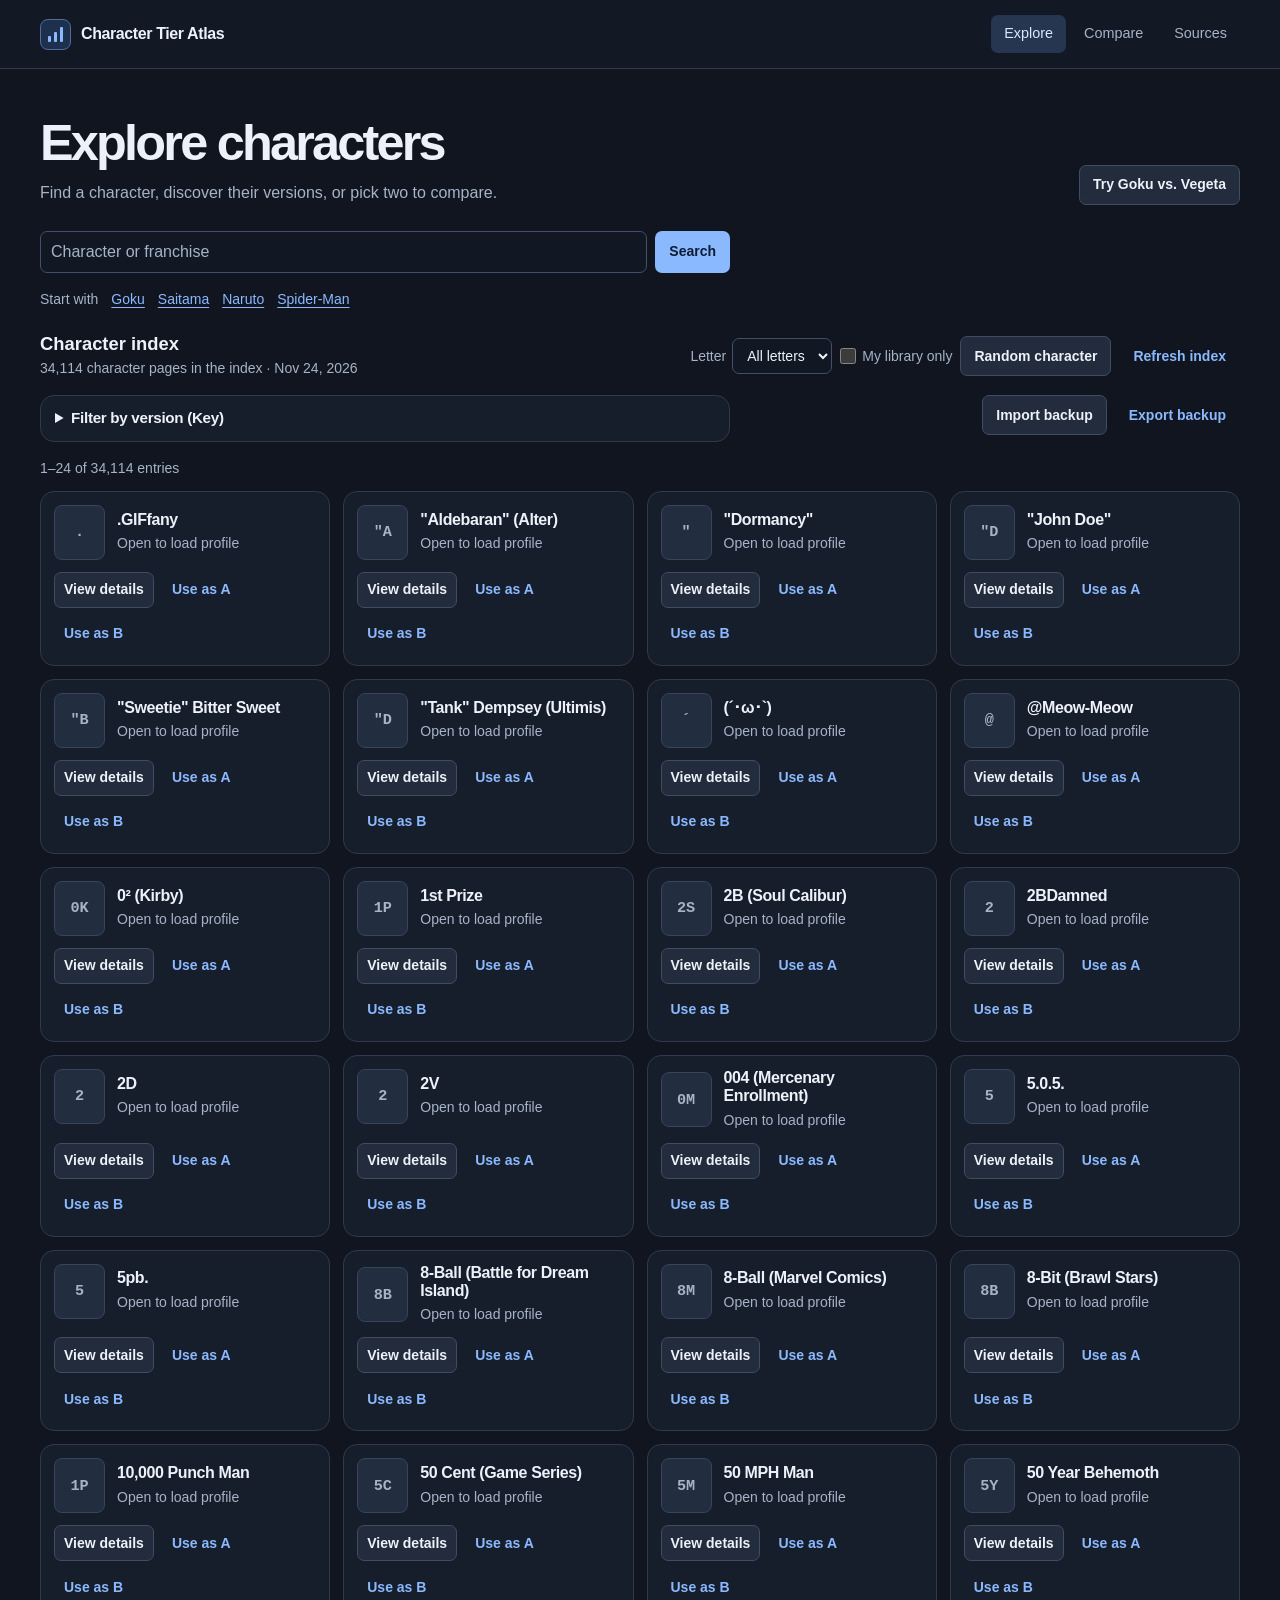
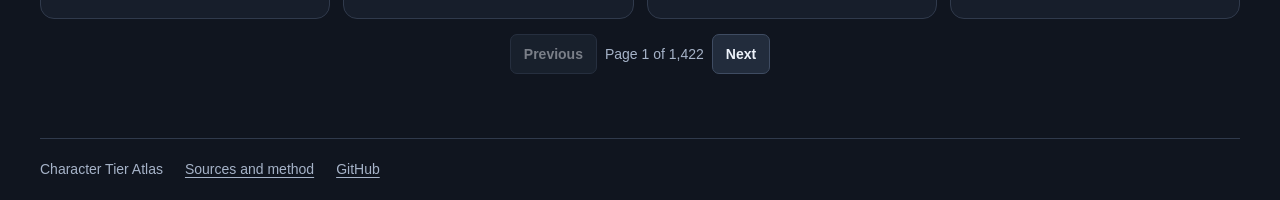
==== commit aebe0738: "Preserve the full index in portable backups" ====
--- a/index.html
+++ b/index.html
@@ -7,7 +7,7 @@
   <meta name="theme-color" content="#10151f">
   <title>Character Tier Atlas</title>
   <link rel="stylesheet" href="./src/styles.css?v=3">
-  <script type="module" src="./src/app.mjs?v=3"></script>
+  <script type="module" src="./src/app.mjs?v=4"></script>
 </head>
 <body>
   <header class="masthead">
@@ -96,7 +96,7 @@
             <div class="actions"><button type="button" class="button secondary" id="addRule">Add rule</button><button type="button" class="button text-button" id="clearRules">Clear rules</button></div>
           </form>
         </details>
-        <div class="actions library-actions"><button class="button secondary" type="button" id="importButton">Import backup</button><button class="button text-button" type="button" id="exportLibrary">Export library</button><input type="file" id="importFile" accept="application/json,.json" hidden></div>
+        <div class="actions library-actions"><button class="button secondary" type="button" id="importButton">Import backup</button><button class="button text-button" type="button" id="exportLibrary">Export backup</button><input type="file" id="importFile" accept="application/json,.json" hidden></div>
       </div>
       <p id="exploreNotice" class="notice" role="status"></p>
       <p id="filterCoverage" class="notice" role="status" hidden></p>
@@ -118,7 +118,7 @@
         <article class="panel prose"><h2>Other community scales</h2><p>Character Stats and Profiles Wiki allows multiple editors’ versions of the same character. Power Scaling Wiki defines its own scale. Read their ratings in the context of each wiki’s rules.</p><a href="https://character-stats-and-profiles.fandom.com/wiki/Rules_and_Guidelines">Character Stats and Profiles Wiki rules</a><a href="https://psbattles.fandom.com/wiki/Tiering_System">Power Scaling Wiki tiers</a></article>
         <article class="panel prose"><h2>Key mapping</h2><p>A Key is the wiki’s named edition, era, or form. Atlas maps parallel columns by position. It uses exact tab labels and confirmed aliases in complete, ordered tab sets. It marks shared fields and leaves uncertain fields unmapped.</p><a href="https://vsbattles.fandom.com/wiki/Editing_Rules">Read the wiki’s evidence rules</a></article>
       </div>
-      <section class="panel prose classic"><h2>Classic explorer</h2><p>Use the classic app for incremental wiki updates and nested rule groups. Export a classic cache there and import it into Atlas to bring your library across.</p><a href="./legacy/">Open classic explorer</a></section>
+      <section class="panel prose classic"><h2>Classic explorer</h2><p>Atlas can reuse a classic index stored on this site. To move an index and cached profiles from a single HTML file or another browser, export a classic backup and import it in Explore.</p><a href="./legacy/">Open classic explorer</a></section>
     </section>
     <noscript>Enable JavaScript to search characters and compare Keys.</noscript>
   </main>
